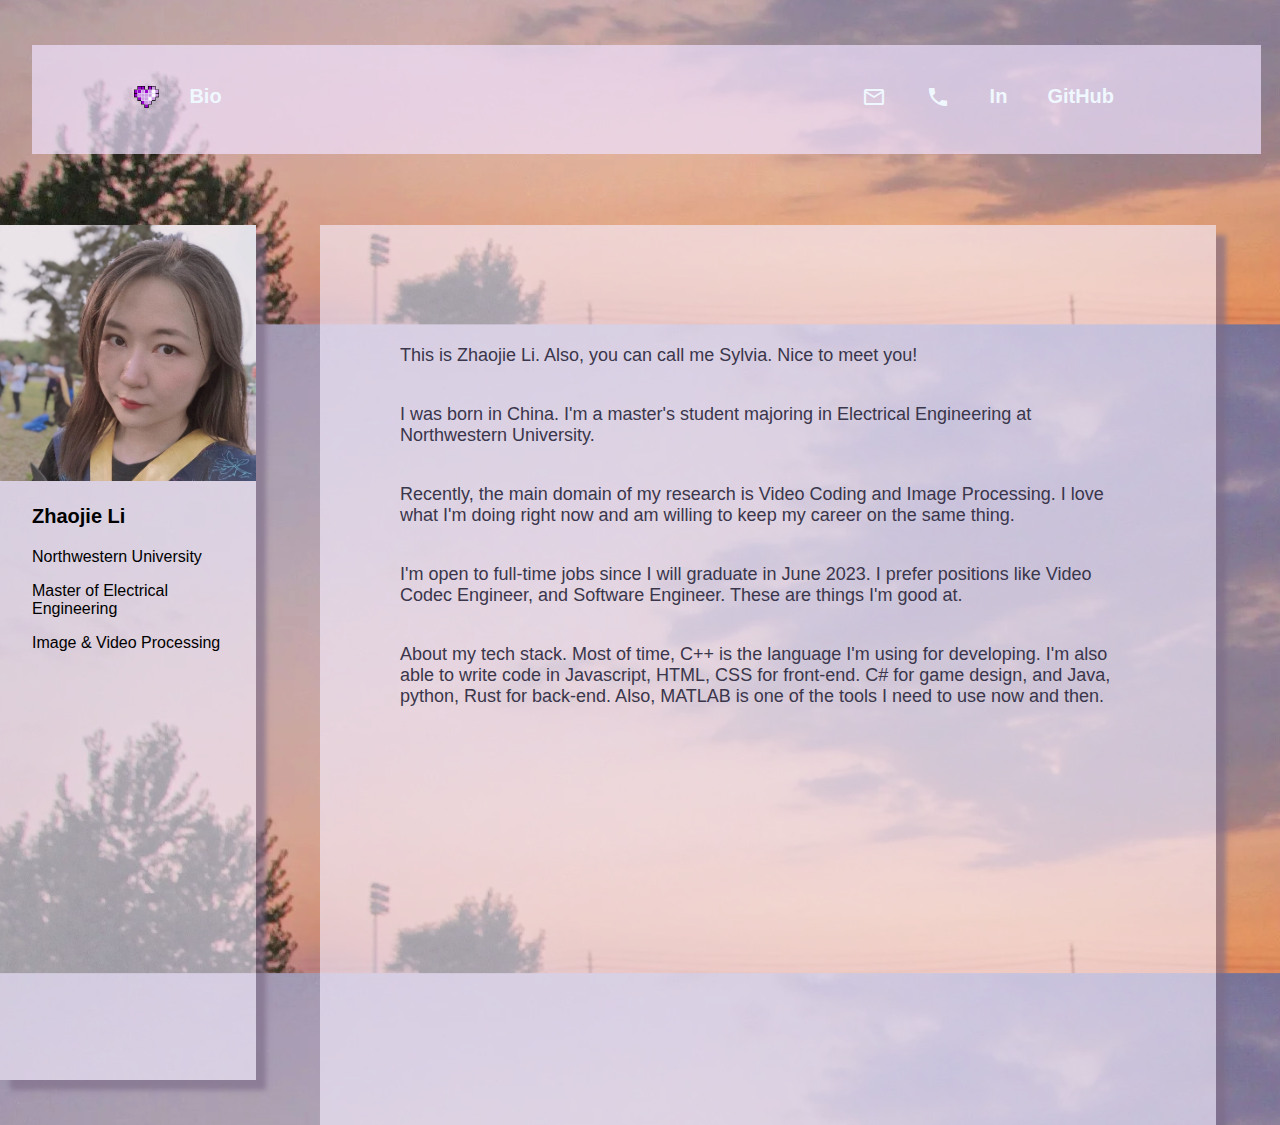
==== bio.html @ 42dfe8ab "bio" ====
<!DOCTYPE html>
<html>
    <head>
        <title>Say hi to Zhaojie!</title>
        <link rel="icon" type="image/x-icon" href="/imgs/logo.png">
        <link rel="stylesheet" type="text/css" href="bio.css"/>
        <link href="https://fonts.googleapis.com/icon?family=Material+Icons"
      rel="stylesheet">
    </head>

    <body>
        <header>
            <a href="https://strawberrrries-syl.github.io/">
            <img class="logo" src="imgs/logo.png" alt="logo pictre" >
            </a>
                <nav class="navbar">
                    <ul class="navbar-nav">
                        <li class="nav-item">
                            <a href="#" class="nav-link">
                                Bio
                            </a>
                        </li>
                        <!-- <li class="nav-item">
                            <a href="https://drive.google.com/file/d/1NRv2Hj88MzNMOawra2oHtrJlwDwPxV1k/view?usp=sharing" class="nav-link">
                                Resume
                            </a>
                        </li> -->

                        <li class="nav-item" id="email">
                            <a href="mailto: zjlisylvia@gmail.com" class="nav-link" aria-labelledby="Send Email to Zhaojie">
                                <span class="material-icons">
                                    mail_outline
                                </span>
                            </a>
                        </li>
                        <li class="nav-item" id="phone">
                            <a class="nav-link" href="tel:7732731807" aria-labelledby="Call Zhaojie on 7732731807">
                                <span class="material-icons">
                                    call 
                                </span>
                            </a>
                        </li>
                        <li class="nav-item" id="linkedin">
                            <a class="nav-link" href="https://www.linkedin.com/in/zhaojie-li-407892222/" aria-labelledby="Call Zhaojie on 7732731807">
                                In
                            </a>
                        </li>

                        <li class="nav-item" id="phone">
                            <a class="nav-link" href="https://github.com/strawberrrries-Syl" aria-labelledby="Call Zhaojie on 7732731807">
                                GitHub
                            </a>
                        </li>
                    </ul>
                </nav>
        </header>
        <div class="profile">
            <img id="Avatar" src="imgs/icon.jpg" alt="Avatar">
            <p id="myname">Zhaojie Li</p>
            
            <p>Northwestern University</p>

            <p>Master of Electrical Engineering</p>

            <p>Image & Video Processing </p>

        </div>

        <div class="projects">
            <!-- <img id="sea" src="imgs/"> -->
            <div class="info">
            <p> This is Zhaojie Li. Also, you can call me Sylvia. Nice to meet you! </p>

            <p> I was born in China. I'm a master's student majoring in Electrical Engineering at Northwestern University.</p>
                
            <p> Recently, the main domain of my research is Video Coding and Image Processing.
                I love what I'm doing right now and am willing to keep my career on the same thing.
                </p>
            <p> I'm open to full-time jobs since I will graduate in June 2023. I prefer positions like Video Codec Engineer, and Software Engineer. These are things I'm good at.
                </p>

            <p> About my tech stack. Most of time, C++ is the language I'm using for developing. I'm also able to write code in Javascript, HTML, CSS for front-end. C# for game design, and Java, python, Rust for back-end. Also, MATLAB is one of the tools I need to use now and then.
            </p>
            </div>
            <!-- <img id="sea" src="imgs/sea.jpg"> -->
        </div>
    </body>
</html>
---- bio.css ----
body {
    border:0ch;
    margin:0px;
    width :100%;
    /* height : 760px; */
    background-image: url("imgs/sky.png");
    background-size:cover;
    background-position: 0%;
    /* background-repeat: no-repeat; */
}

header{
    display: flex;
    align-items: center;
    padding:30px 8%;
    position: absolute;
    top: 5%;
    width : 80%;
    margin-left:2rem;
    background-color: rgba(239, 225, 254, 0.696);
    align-self: center;

}

.logo {
    width:25px;
    cursor: pointer;
}
/* nav part */
.navbar {
    margin:0%;
    border:0;
    padding:0;
    width:30%;
}

.navbar-nav {
    list-style: none;
    padding:10px;
    margin:0;
    display: flex;
    font-size:30px;
    font-family: sans-serif;
}

.navbar-nav li {
   display: inline-block;
   padding:0px 20px;
}

.navbar-nav li a{
    transition: all 0.3s ease 0s;
}
.navbar-nav li a:hover{
    color:antiquewhite;
}

li, a, button {
    font-family: sans-serif;
    font-weight: 600;
    font-size: 20px;
    color:aliceblue;
    text-decoration: none;
}

#email {
    margin-left: 600px;
}

/* profile part */
.profile {
    top:25%;
    margin:0%;
    padding:0;
    left:0%;
    width:20%;
    height:95%;
    display: inline-block;
    position: absolute;
    background-color:  rgba(245, 238, 255, 0.622);;
    box-shadow: 10px 10px 5px rgba(124, 108, 136, 0.642);
    
}

.profile p {
    font-family: sans-serif;
    margin-left:2rem;
    
}

#myname {
    font-weight: bolder;
    font-size: 20px;
}

#Avatar {
    border-radius: 0%;
    width:100%;
    margin: auto;
}

.projects {
    /* background-color: rgb(74, 184, 147); */
    margin:0%;
    right: 5%;
    top:25%;
    bottom: 5%;
    padding:0;
    width:70%;
    height:100%;
    display: inline-block;
    position: absolute;
    background-color:  rgba(245, 238, 255, 0.622);
    box-shadow: 10px 10px 5px rgba(124, 108, 136, 0.642);
    align-items: center;
    font-family: sans-serif;
}

.projects p{
    font-family: sans-serif;
    margin-top: 20px;
    margin-left: 5rem;
    margin-right: 5rem;
    font-size: large;
    display: inline-block;
    color: rgb(58, 54, 75);
}

.info {
    margin-top: 100px;
}

#sea{
    size: 10%;
}
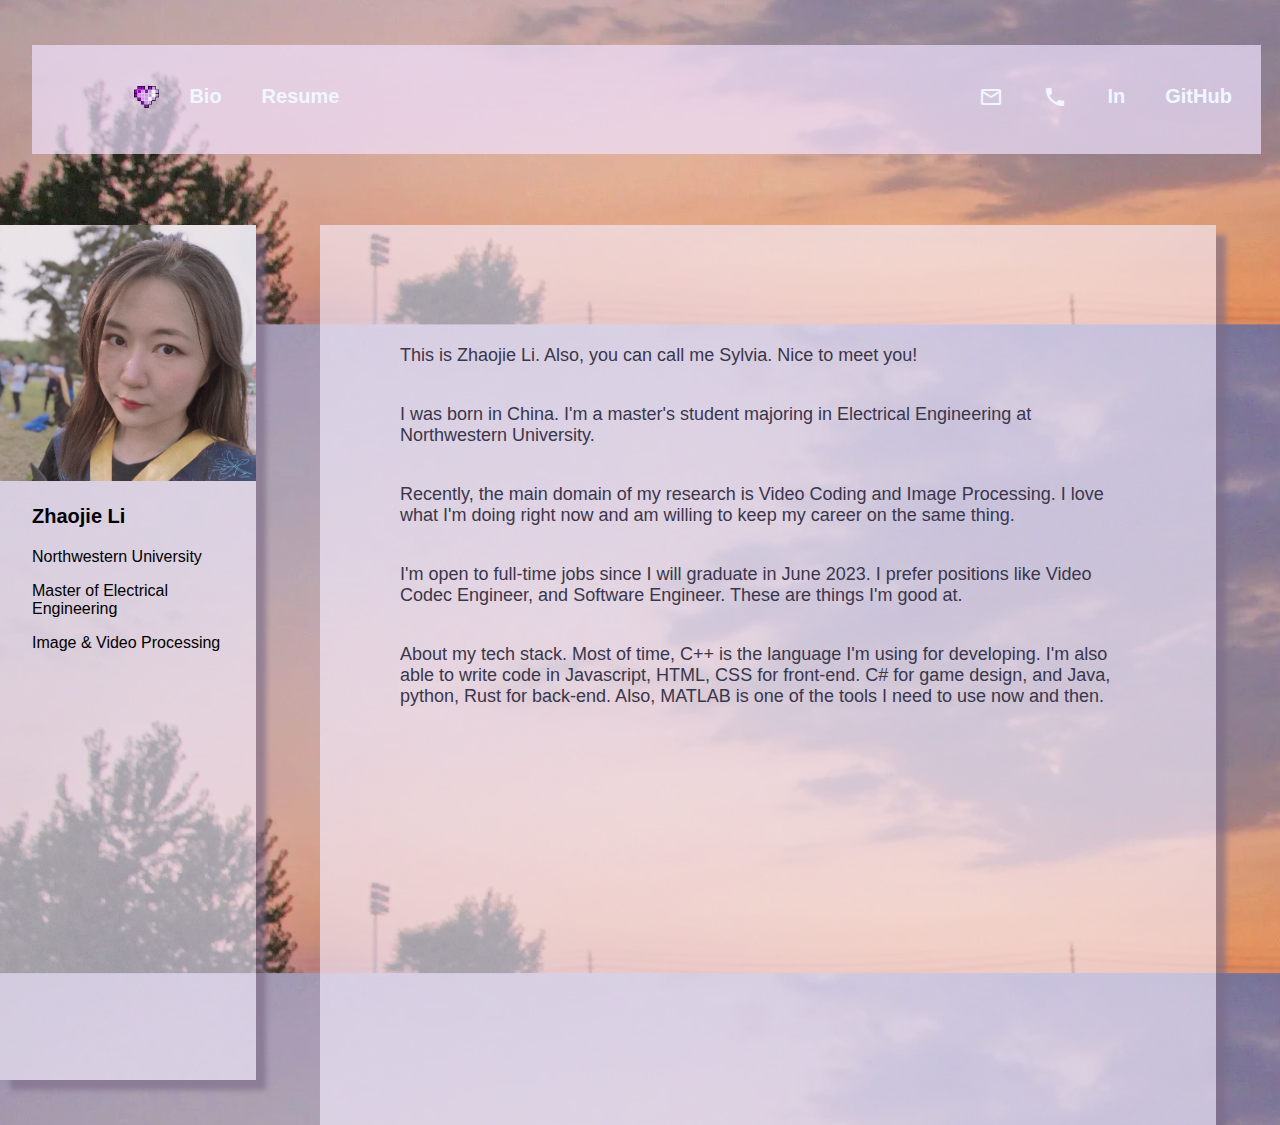
==== commit 6e194c8e: "." ====
--- a/bio.html
+++ b/bio.html
@@ -11,7 +11,7 @@
     <body>
         <header>
             <a href="https://strawberrrries-syl.github.io/">
-            <img class="logo" src="imgs/logo.png" alt="logo pictre" >
+            <img class="logo" src="imgs/logo.png" alt="logo pictre" aria-labelledby="logo of the web">
             </a>
                 <nav class="navbar">
                     <ul class="navbar-nav">
@@ -20,12 +20,11 @@
                                 Bio
                             </a>
                         </li>
-                        <!-- <li class="nav-item">
+                        <li class="nav-item">
                             <a href="https://drive.google.com/file/d/1NRv2Hj88MzNMOawra2oHtrJlwDwPxV1k/view?usp=sharing" class="nav-link">
                                 Resume
                             </a>
-                        </li> -->
-
+                        </li>
                         <li class="nav-item" id="email">
                             <a href="mailto: zjlisylvia@gmail.com" class="nav-link" aria-labelledby="Send Email to Zhaojie">
                                 <span class="material-icons">
@@ -41,21 +40,21 @@
                             </a>
                         </li>
                         <li class="nav-item" id="linkedin">
-                            <a class="nav-link" href="https://www.linkedin.com/in/zhaojie-li-407892222/" aria-labelledby="Call Zhaojie on 7732731807">
+                            <a class="nav-link" href="https://www.linkedin.com/in/zhaojie-li-407892222/" aria-labelledby="Zhaojie's LinkedIn">
                                 In
                             </a>
                         </li>
 
-                        <li class="nav-item" id="phone">
-                            <a class="nav-link" href="https://github.com/strawberrrries-Syl" aria-labelledby="Call Zhaojie on 7732731807">
+                        <li class="nav-item" id="git">
+                            <a class="nav-link" href="https://github.com/strawberrrries-Syl" aria-labelledby="Zhaojie's GitHub">
                                 GitHub
                             </a>
                         </li>
                     </ul>
                 </nav>
         </header>
-        <div class="profile">
-            <img id="Avatar" src="imgs/icon.jpg" alt="Avatar">
+        <div class="profile" aria-labelledby="Zhaojie Li, Northwestern University, Master of Electrical Engineering">
+            <img id="Avatar" src="imgs/icon.jpg" alt="Avatar of Zhaojie" aria-labelledby="Avatar of Zhaojie">
             <p id="myname">Zhaojie Li</p>
             
             <p>Northwestern University</p>
@@ -68,7 +67,7 @@
 
         <div class="projects">
             <!-- <img id="sea" src="imgs/"> -->
-            <div class="info">
+            <div class="info" aria-labelledby="Zhaojie's Bio">
             <p> This is Zhaojie Li. Also, you can call me Sylvia. Nice to meet you! </p>
 
             <p> I was born in China. I'm a master's student majoring in Electrical Engineering at Northwestern University.</p>
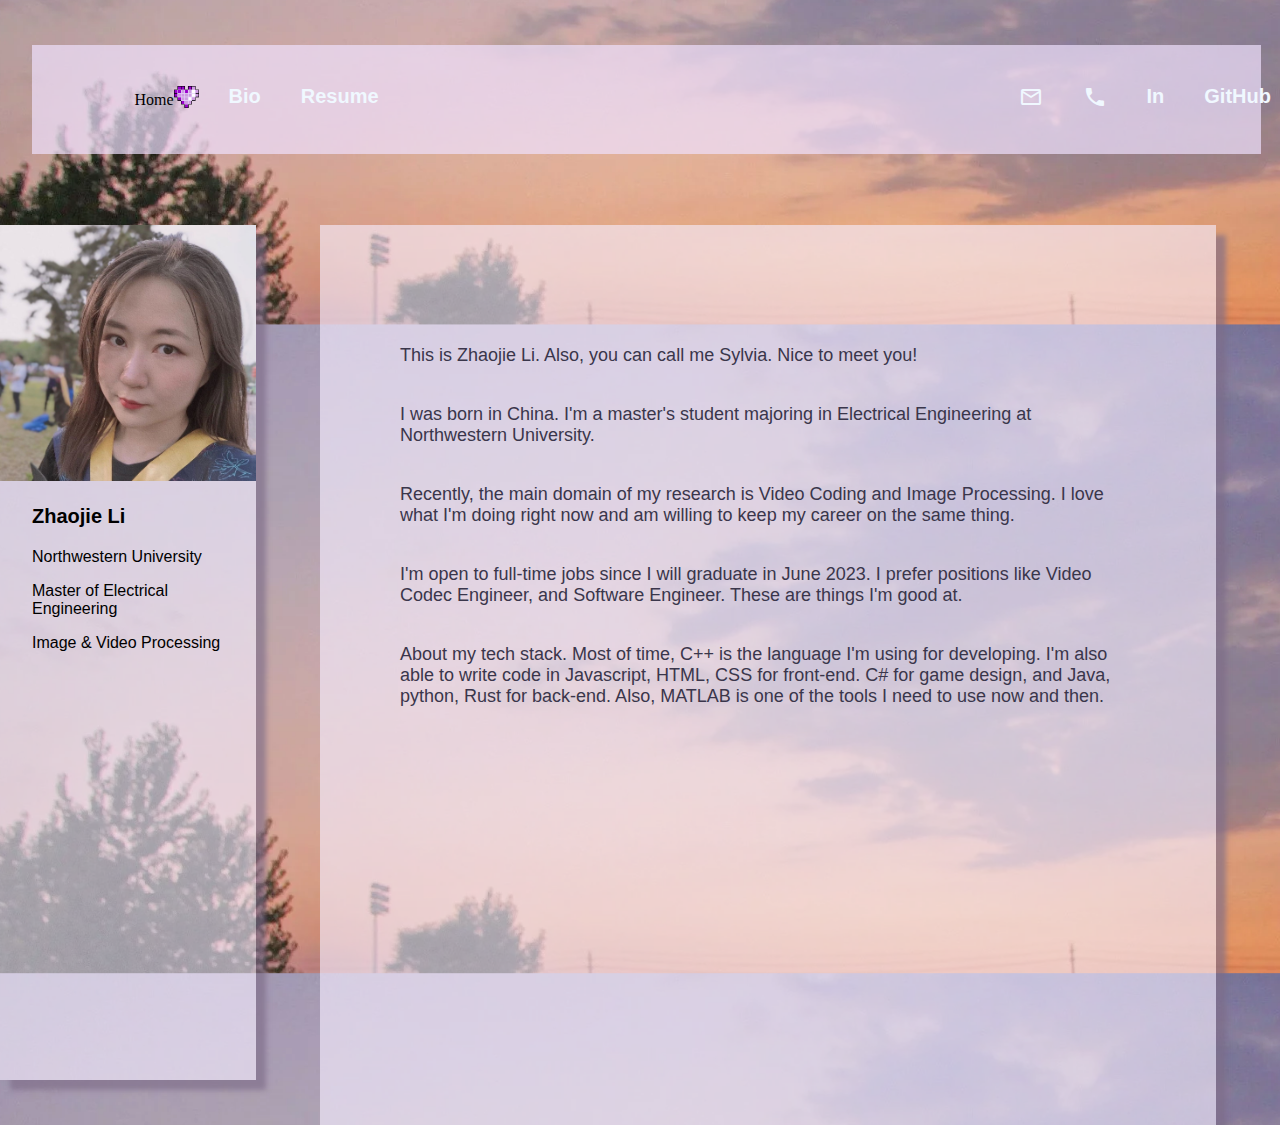
==== commit 88408ddc: "update things about accessibility" ====
--- a/bio.html
+++ b/bio.html
@@ -10,6 +10,7 @@
 
     <body>
         <header>
+            Home 
             <a href="https://strawberrrries-syl.github.io/">
             <img class="logo" src="imgs/logo.png" alt="logo pictre" aria-labelledby="logo of the web">
             </a>
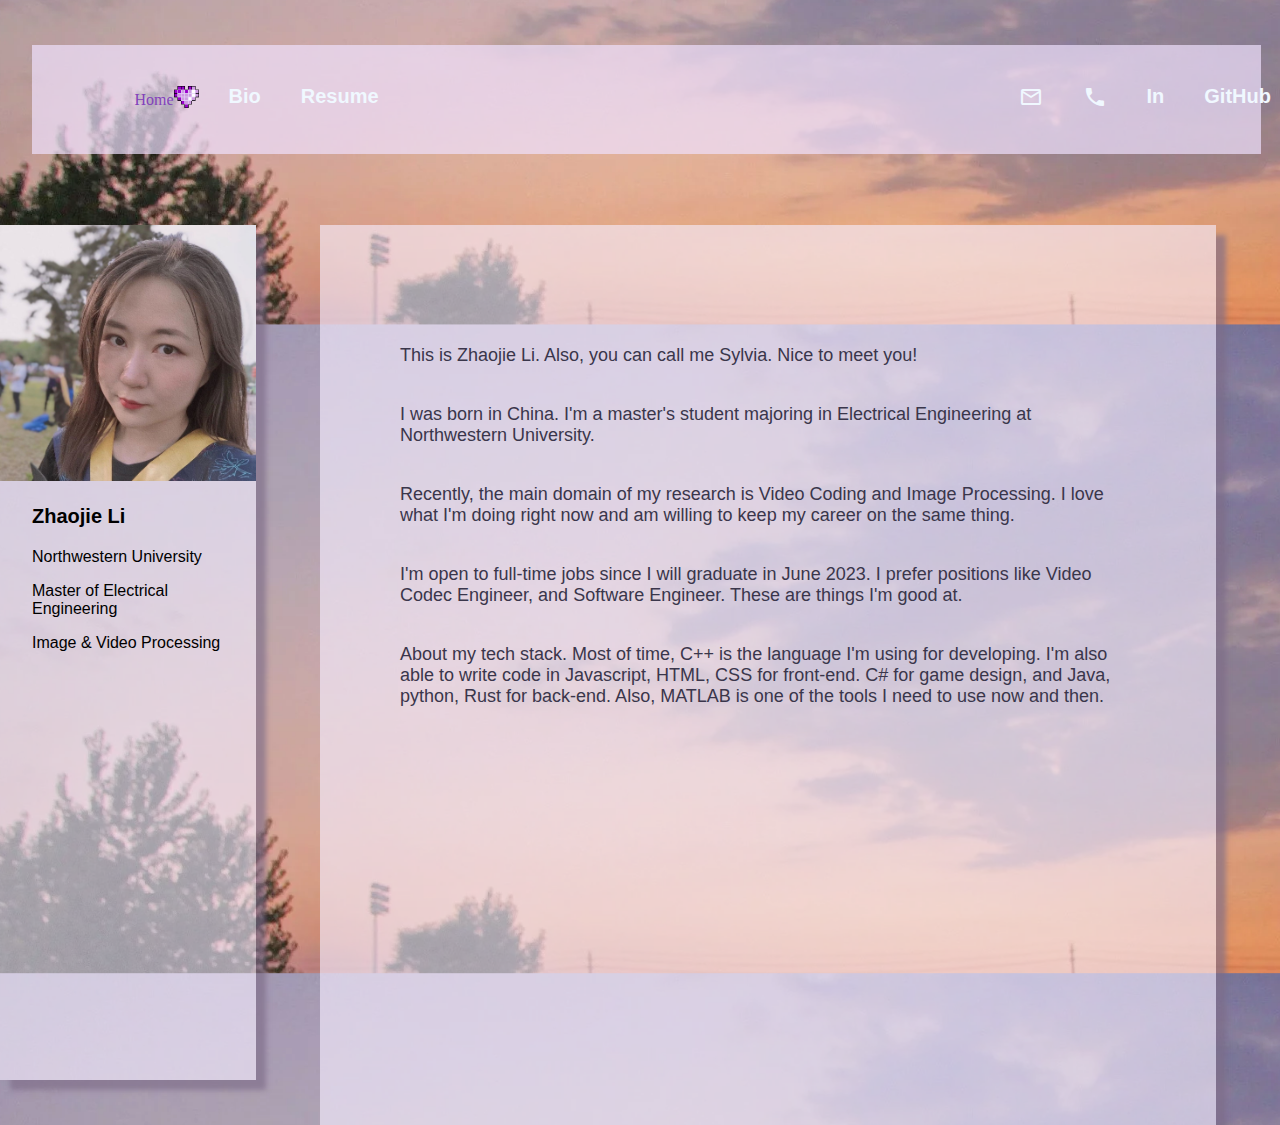
==== commit 2f84e8ff: "update" ====
--- a/bio.html
+++ b/bio.html
@@ -22,7 +22,7 @@
                             </a>
                         </li>
                         <li class="nav-item">
-                            <a href="https://drive.google.com/file/d/1NRv2Hj88MzNMOawra2oHtrJlwDwPxV1k/view?usp=sharing" class="nav-link">
+                            <a  target="_blank" href="https://drive.google.com/file/d/1NRv2Hj88MzNMOawra2oHtrJlwDwPxV1k/view?usp=sharing" class="nav-link">
                                 Resume
                             </a>
                         </li>
@@ -41,13 +41,13 @@
                             </a>
                         </li>
                         <li class="nav-item" id="linkedin">
-                            <a class="nav-link" href="https://www.linkedin.com/in/zhaojie-li-407892222/" aria-labelledby="Zhaojie's LinkedIn">
+                            <a  target="_blank" class="nav-link" href="https://www.linkedin.com/in/zhaojie-li-407892222/" aria-labelledby="Zhaojie's LinkedIn">
                                 In
                             </a>
                         </li>
 
                         <li class="nav-item" id="git">
-                            <a class="nav-link" href="https://github.com/strawberrrries-Syl" aria-labelledby="Zhaojie's GitHub">
+                            <a  target="_blank" class="nav-link" href="https://github.com/strawberrrries-Syl" aria-labelledby="Zhaojie's GitHub">
                                 GitHub
                             </a>
                         </li>
--- a/bio.css
+++ b/bio.css
@@ -19,7 +19,7 @@
     margin-left:2rem;
     background-color: rgba(239, 225, 254, 0.696);
     align-self: center;
-
+    color: rgb(130, 66, 187);
 }
 
 .logo {
